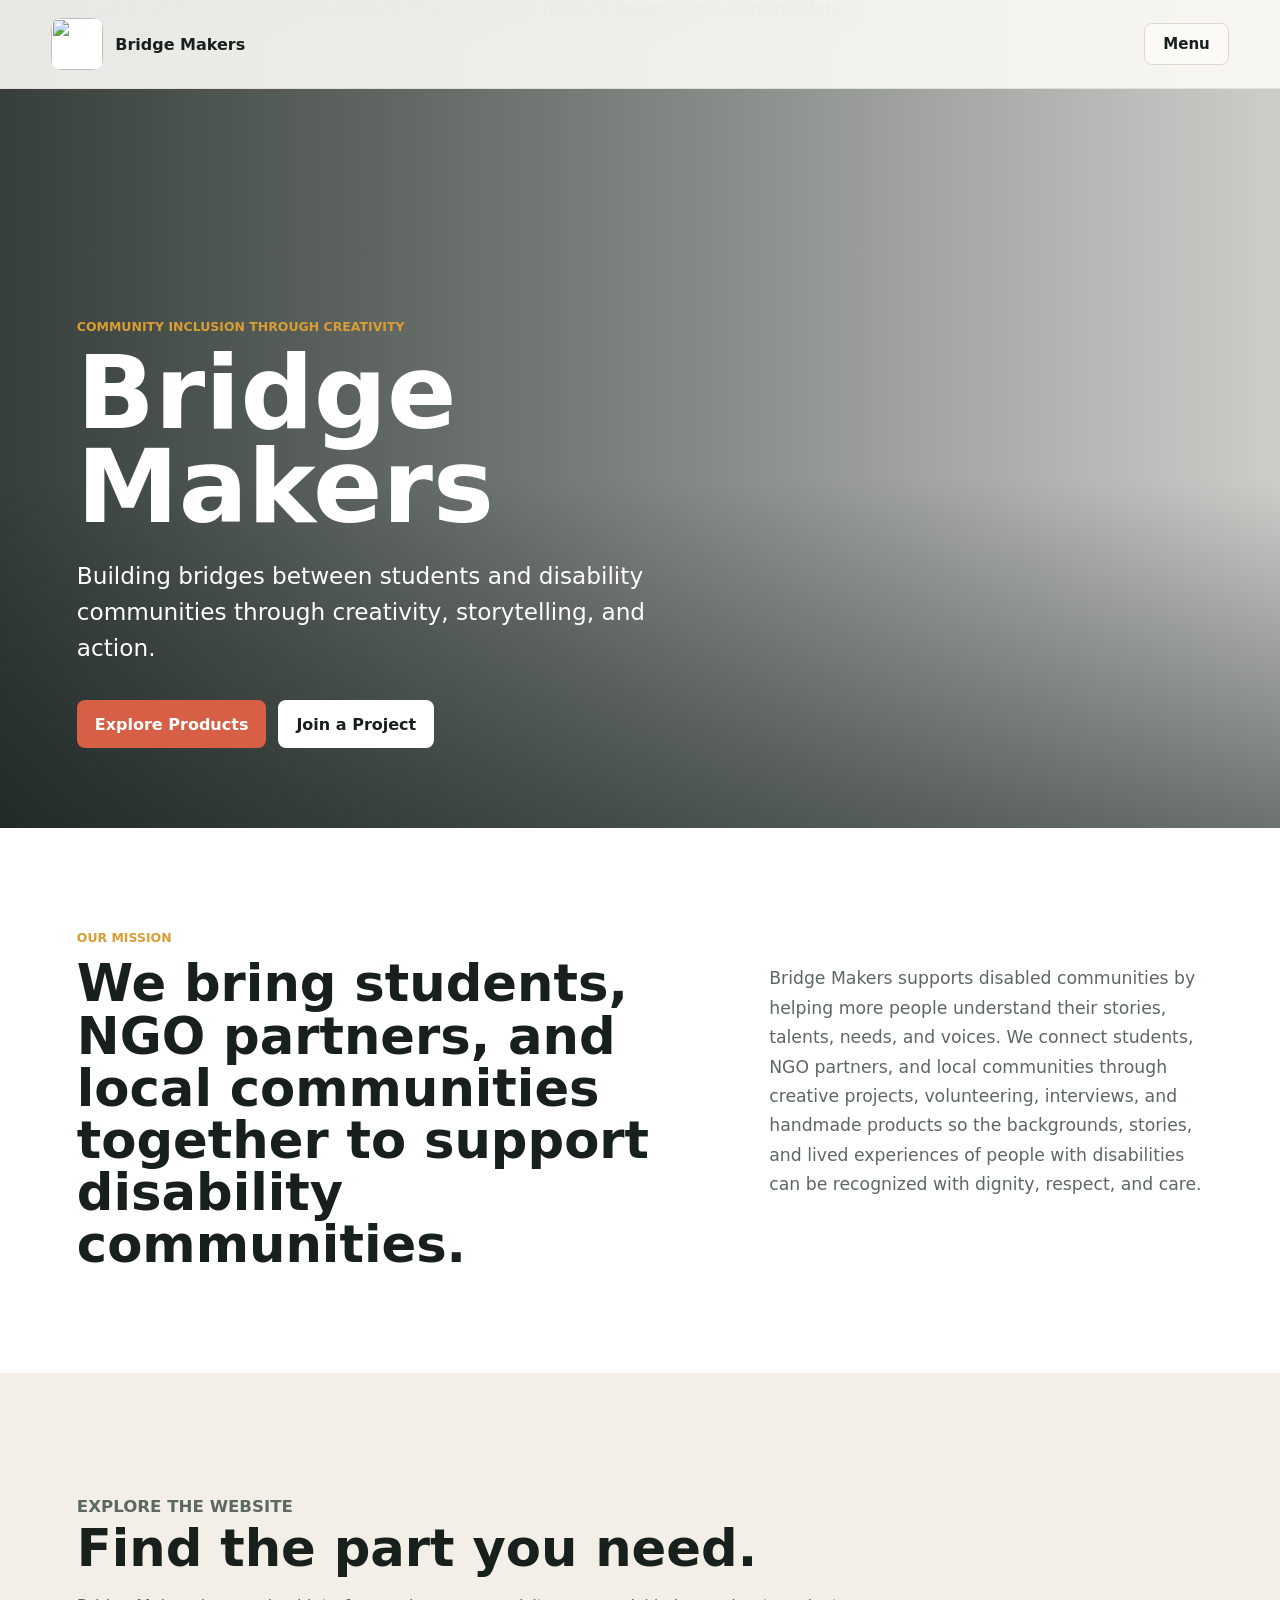
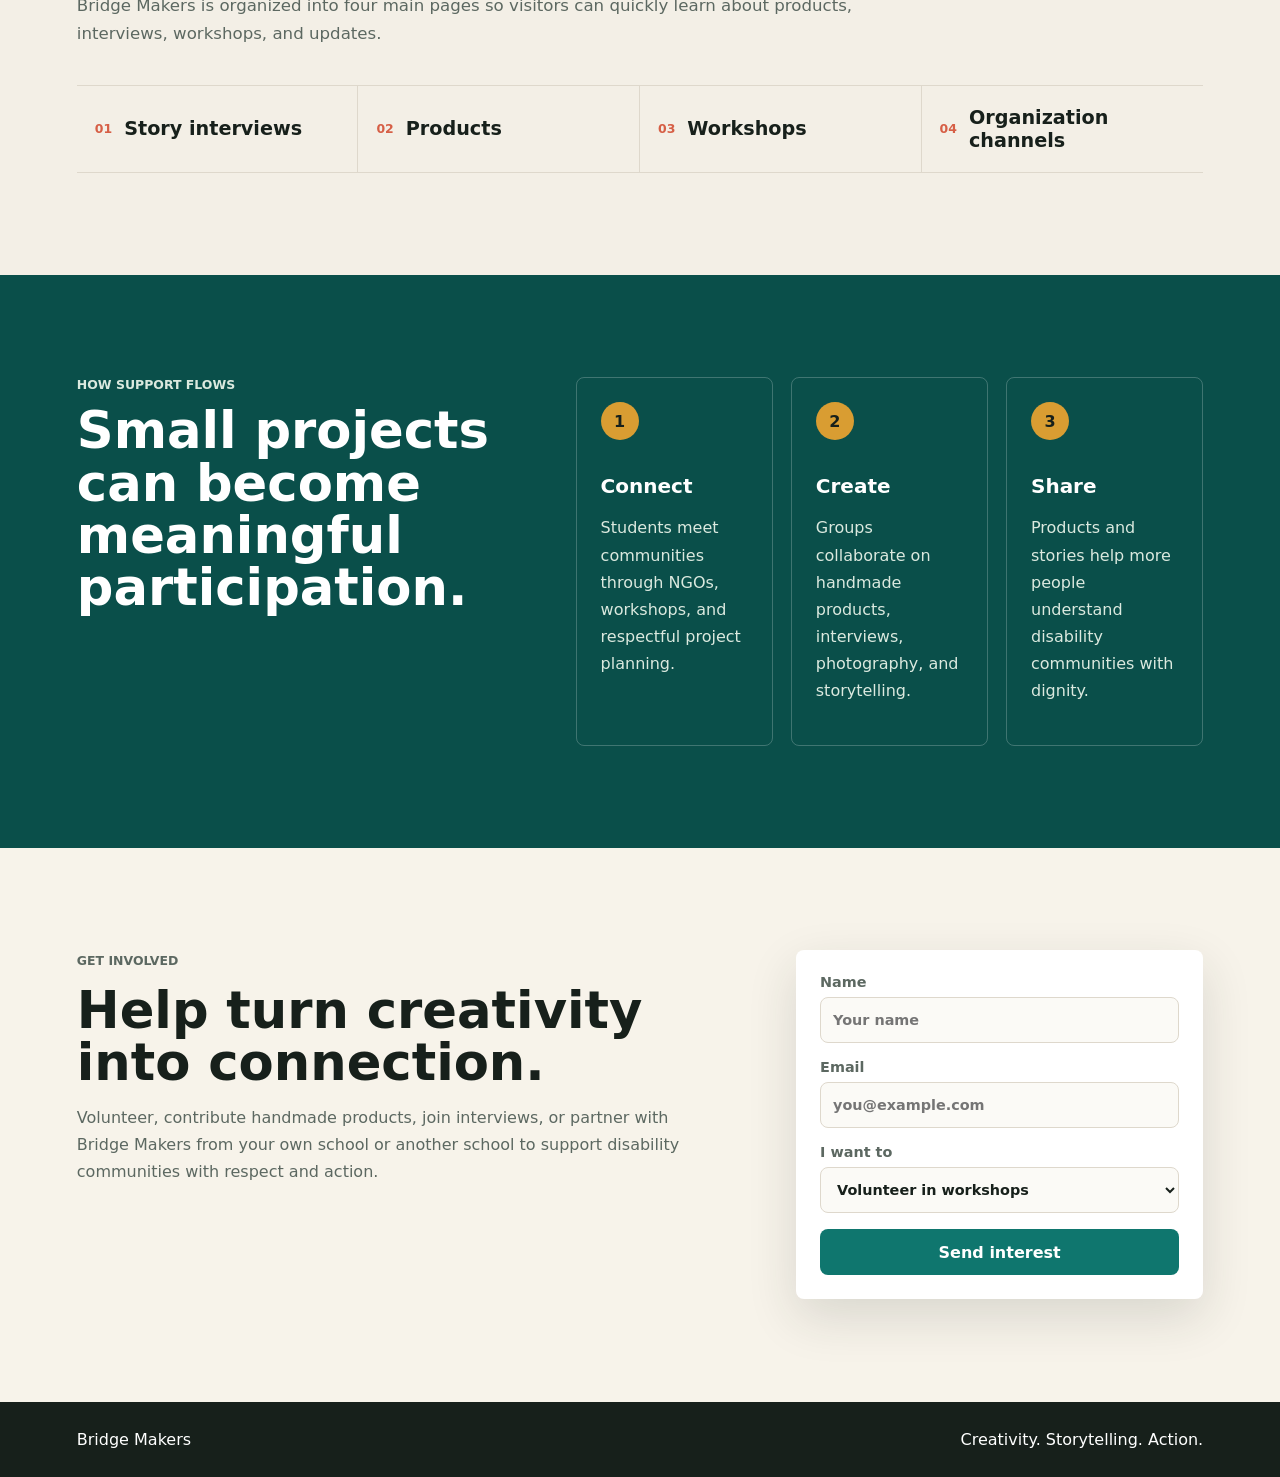
==== index.html @ 90d65f6a "Add files via upload" ====
<!doctype html>
<html lang="en">
  <head>
    <meta charset="UTF-8" />
    <meta name="viewport" content="width=device-width, initial-scale=1.0" />
    <title>Bridge Makers | Creativity, Storytelling, Action</title>
    <meta
      name="description"
      content="Bridge Makers connects students with disability communities through volunteering, creative projects, and charity products with meaningful stories."
    />
    <link rel="stylesheet" href="styles.css" />
  </head>
  <body>
    <header class="site-header">
      <a class="brand" href="index.html" aria-label="Bridge Makers home">
        <img class="brand-mark" src="assets/bridge-makers-logo-v2.png" alt="" aria-hidden="true" />
        <span>Bridge Makers</span>
      </a>
      <div class="pullout-menu">
        <span class="pullout-trigger">Menu</span>
        <div class="pullout-panel" aria-label="Bridge Makers page menu">
          <a href="index.html">
            <span>01</span>
            Homepage
          </a>
          <a href="interviews.html">
            <span>02</span>
            Story interviews
          </a>
          <a href="products.html">
            <span>03</span>
            Products
          </a>
          <a href="volunteer.html">
            <span>04</span>
            Workshops
          </a>
          <a href="channels.html">
            <span>05</span>
            Organization channels
          </a>
        </div>
      </div>
    </header>

    <main id="top">
      <section class="hero">
        <img
          src="assets/bridge-makers-hero-community.webp"
          alt="Students and disability community members creating handmade products together at a workshop table"
        />
        <div class="hero-overlay"></div>
        <div class="hero-content">
          <p class="eyebrow">Community inclusion through creativity</p>
          <h1>Bridge Makers</h1>
          <p>
            Building bridges between students and disability communities through
            creativity, storytelling, and action.
          </p>
          <div class="hero-actions">
            <a class="button primary" href="products.html">Explore Products</a>
            <a class="button secondary" href="volunteer.html">Join a Project</a>
          </div>
        </div>
      </section>

      <section class="intro" aria-label="Bridge Makers mission">
        <div>
          <p class="section-kicker">Our Mission</p>
          <h2>We bring students, NGO partners, and local communities together to support disability communities.</h2>
        </div>
        <p>
          Bridge Makers supports disabled communities by helping more people
          understand their stories, talents, needs, and voices. We connect
          students, NGO partners, and local communities through creative
          projects, volunteering, interviews, and handmade products so the
          backgrounds, stories, and lived experiences of people with
          disabilities can be recognized with dignity, respect, and care.
        </p>
      </section>

      <section class="menu-section" id="site-sections" aria-label="Bridge Makers website sections">
        <div class="section-heading">
          <p class="section-kicker">Explore the website</p>
          <h2>Find the part you need.</h2>
          <p>
            Bridge Makers is organized into four main pages so visitors can
            quickly learn about products, interviews, workshops, and updates.
          </p>
        </div>
        <div class="line-menu" aria-label="Bridge Makers direct page links">
          <a href="interviews.html">
            <span>01</span>
            Story interviews
          </a>
          <a href="products.html">
            <span>02</span>
            Products
          </a>
          <a href="volunteer.html">
            <span>03</span>
            Workshops
          </a>
          <a href="channels.html">
            <span>04</span>
            Organization channels
          </a>
        </div>
      </section>

      <section class="impact-band" id="impact">
        <div>
          <p class="section-kicker">How support flows</p>
          <h2>Small projects can become meaningful participation.</h2>
        </div>
        <div class="impact-grid">
          <div>
            <strong>1</strong>
            <h3>Connect</h3>
            <p>Students meet communities through NGOs, workshops, and respectful project planning.</p>
          </div>
          <div>
            <strong>2</strong>
            <h3>Create</h3>
            <p>Groups collaborate on handmade products, interviews, photography, and storytelling.</p>
          </div>
          <div>
            <strong>3</strong>
            <h3>Share</h3>
            <p>Products and stories help more people understand disability communities with dignity.</p>
          </div>
        </div>
      </section>

      <section class="cta" id="donate">
        <div>
          <p class="section-kicker">Get involved</p>
          <h2>Help turn creativity into connection.</h2>
          <p>
            Volunteer, contribute handmade products, join interviews, or partner
            with Bridge Makers from your own school or another school to support
            disability communities with respect and action.
          </p>
        </div>
        <form class="contact-form" aria-label="Contact Bridge Makers">
          <label>
            Name
            <input type="text" name="name" placeholder="Your name" />
          </label>
          <label>
            Email
            <input type="email" name="email" placeholder="you@example.com" />
          </label>
          <label>
            I want to
            <select name="interest">
              <option>Volunteer in workshops</option>
              <option>Help with interviews</option>
              <option>Donate products</option>
              <option>Join from another school</option>
              <option>Start a school team</option>
              <option>Partner as an NGO</option>
            </select>
          </label>
          <button type="submit">Send interest</button>
        </form>
      </section>
    </main>

    <footer>
      <p>Bridge Makers</p>
      <p>Creativity. Storytelling. Action.</p>
    </footer>
    <script src="script.js"></script>
  </body>
</html>
---- styles.css ----
:root {
  color-scheme: light;
  --ink: #17201b;
  --muted: #5c6861;
  --paper: #fbfaf6;
  --cream: #f3efe6;
  --line: #ded8cc;
  --teal: #0f766e;
  --teal-dark: #0a4f4a;
  --coral: #d65f46;
  --gold: #d99d32;
  --green: #597b45;
  --white: #ffffff;
  --shadow: 0 18px 50px rgba(32, 40, 35, 0.14);
}

* {
  box-sizing: border-box;
}

html {
  scroll-behavior: smooth;
}

body {
  margin: 0;
  font-family: Inter, system-ui, -apple-system, BlinkMacSystemFont, "Segoe UI", sans-serif;
  color: var(--ink);
  background: var(--paper);
}

a {
  color: inherit;
  text-decoration: none;
}

button,
input,
select {
  font: inherit;
}

.site-header {
  position: fixed;
  inset: 0 0 auto 0;
  z-index: 10;
  display: flex;
  align-items: center;
  justify-content: space-between;
  gap: 22px;
  padding: 18px clamp(18px, 4vw, 56px);
  background: rgba(251, 250, 246, 0.91);
  border-bottom: 1px solid rgba(222, 216, 204, 0.75);
  backdrop-filter: blur(16px);
}

.brand,
.hero-actions,
.product-meta {
  display: flex;
  align-items: center;
}

.brand {
  gap: 12px;
  font-weight: 800;
  white-space: nowrap;
}

.brand-mark {
  width: 52px;
  height: 52px;
  border-radius: 10px;
  display: block;
  flex: 0 0 auto;
  object-fit: contain;
  background: var(--white);
}

.pullout-menu {
  position: relative;
  padding-block: 12px;
  margin-block: -12px;
}

.pullout-trigger {
  position: relative;
  display: inline-flex;
  align-items: center;
  justify-content: center;
  min-height: 42px;
  padding: 10px 18px;
  color: var(--ink);
  border: 1px solid var(--line);
  border-radius: 8px;
  background: var(--paper);
  cursor: pointer;
  font-size: 0.94rem;
  font-weight: 800;
  list-style: none;
  transition: background 160ms ease, border-color 160ms ease, color 160ms ease;
}

.pullout-trigger::after {
  content: "";
  position: absolute;
  left: 14px;
  right: 14px;
  bottom: 7px;
  height: 2px;
  border-radius: 999px;
  background: var(--ink);
  transform: scaleX(0);
  transform-origin: left;
  transition: transform 160ms ease;
}

.pullout-menu:hover .pullout-trigger {
  color: var(--ink);
  border-color: #bbb4a8;
  background: var(--paper);
}

.pullout-menu:hover .pullout-trigger::after {
  transform: scaleX(1);
}

.pullout-panel {
  position: absolute;
  top: 100%;
  right: 0;
  width: min(320px, calc(100vw - 36px));
  display: none;
  grid-template-columns: 1fr;
  padding: 0;
  background: rgba(251, 250, 246, 0.97);
  border: 1px solid rgba(222, 216, 204, 0.9);
  border-bottom: 1px solid rgba(222, 216, 204, 0.9);
  border-radius: 8px;
  box-shadow: 0 20px 38px rgba(32, 40, 35, 0.12);
  backdrop-filter: blur(16px);
}

.pullout-panel::before {
  content: "";
  position: absolute;
  left: 0;
  right: 0;
  bottom: 100%;
  height: 14px;
}

.pullout-menu:hover .pullout-panel {
  display: grid;
}

.pullout-panel a {
  position: relative;
  min-height: 64px;
  display: flex;
  align-items: center;
  gap: 12px;
  padding: 16px 18px;
  border-bottom: 1px solid var(--line);
  color: var(--ink);
  font-size: 1rem;
  font-weight: 800;
}

.pullout-panel a:last-child {
  border-bottom: 0;
}

.pullout-panel a span {
  color: var(--coral);
  font-size: 0.78rem;
  font-weight: 800;
}

.pullout-panel a::after {
  content: "";
  position: absolute;
  left: 18px;
  right: 18px;
  bottom: 14px;
  height: 3px;
  border-radius: 999px;
  background: var(--teal);
  transform: scaleX(0);
  transform-origin: left;
  transition: transform 180ms ease;
}

.pullout-panel a:hover {
  background: rgba(255, 255, 255, 0.68);
}

.pullout-panel a:hover::after {
  transform: scaleX(1);
}

.button,
.contact-form button,
.product-card button {
  border: 0;
  border-radius: 8px;
  cursor: pointer;
  font-weight: 800;
}

.hero {
  position: relative;
  min-height: 92vh;
  display: grid;
  align-items: end;
  overflow: hidden;
  padding: 118px clamp(18px, 6vw, 82px) 80px;
}

.hero img {
  position: absolute;
  inset: 0;
  width: 100%;
  height: 100%;
  object-fit: cover;
}

.hero-overlay {
  position: absolute;
  inset: 0;
  background:
    linear-gradient(90deg, rgba(12, 23, 19, 0.82) 0%, rgba(12, 23, 19, 0.56) 42%, rgba(12, 23, 19, 0.16) 100%),
    linear-gradient(0deg, rgba(12, 23, 19, 0.52), rgba(12, 23, 19, 0.04) 42%);
}

.hero-content {
  position: relative;
  width: min(690px, 100%);
  color: var(--white);
}

.eyebrow,
.section-kicker {
  margin: 0 0 12px;
  color: var(--gold);
  font-size: 0.78rem;
  font-weight: 800;
  letter-spacing: 0;
  text-transform: uppercase;
}

.hero h1 {
  margin: 0;
  font-size: clamp(3.7rem, 8vw, 7.5rem);
  line-height: 0.92;
  letter-spacing: 0;
}

.hero-content > p:not(.eyebrow) {
  max-width: 620px;
  margin: 24px 0 0;
  font-size: clamp(1.1rem, 2vw, 1.45rem);
  line-height: 1.55;
}

.hero-actions {
  flex-wrap: wrap;
  gap: 12px;
  margin-top: 34px;
}

.button {
  display: inline-flex;
  align-items: center;
  justify-content: center;
  min-height: 48px;
  padding: 14px 18px;
}

.button.primary {
  color: var(--white);
  background: var(--coral);
}

.button.secondary {
  color: var(--ink);
  background: var(--white);
}

.page-hero {
  padding-top: 150px;
  color: var(--white);
  background: var(--teal-dark);
}

.page-hero h1 {
  width: min(900px, 100%);
  margin: 0;
  font-size: clamp(2.7rem, 6vw, 5.5rem);
  line-height: 0.98;
  letter-spacing: 0;
}

.page-hero p:not(.section-kicker) {
  width: min(720px, 100%);
  margin: 22px 0 0;
  color: #dbe9df;
  font-size: clamp(1rem, 1.8vw, 1.25rem);
  line-height: 1.65;
}

.compact-hero {
  min-height: 430px;
  display: grid;
  align-content: end;
}

.intro,
.menu-section,
.shop-section,
.interview-section,
.video-library,
.channels-section,
.page-hero,
.detail-section,
.impact-band,
.split-section,
.partner-section,
.cta {
  padding: clamp(64px, 8vw, 104px) clamp(18px, 6vw, 82px);
}

.page-hero {
  padding-top: 150px;
}

.intro {
  display: grid;
  grid-template-columns: minmax(0, 1fr) minmax(300px, 0.72fr);
  gap: clamp(28px, 7vw, 90px);
  align-items: start;
  background: var(--white);
}

h2 {
  margin: 0;
  font-size: clamp(2rem, 4vw, 4.1rem);
  line-height: 1.02;
  letter-spacing: 0;
}

h3 {
  margin: 0;
  font-size: 1.25rem;
  letter-spacing: 0;
}

.intro > p,
.section-heading p,
.split-section p,
.partner-panels p,
.cta p,
.impact-grid p,
.product-content p {
  color: var(--muted);
  line-height: 1.7;
}

.intro > p {
  margin: 34px 0 0;
  font-size: 1.08rem;
}

.section-heading {
  max-width: 780px;
  margin-bottom: 36px;
}

.section-heading p {
  margin: 18px 0 0;
  font-size: 1.04rem;
}

.detail-section {
  background: var(--white);
}

.detail-grid {
  display: grid;
  grid-template-columns: repeat(4, minmax(0, 1fr));
  gap: 18px;
}

.detail-grid article {
  min-height: 250px;
  padding: 26px;
  border: 1px solid var(--line);
  border-radius: 8px;
  background: var(--paper);
}

.detail-grid span {
  display: inline-block;
  margin-bottom: 28px;
  color: var(--coral);
  font-size: 0.82rem;
  font-weight: 800;
  text-transform: uppercase;
}

.detail-grid p {
  color: var(--muted);
  line-height: 1.65;
}

.menu-section {
  background: var(--cream);
}

.line-menu {
  display: grid;
  grid-template-columns: repeat(4, minmax(0, 1fr));
  border-top: 1px solid var(--line);
  border-bottom: 1px solid var(--line);
}

.line-menu a {
  position: relative;
  min-height: 82px;
  display: flex;
  align-items: center;
  gap: 12px;
  padding: 20px 18px;
  color: var(--ink);
  border-right: 1px solid var(--line);
  font-size: clamp(1rem, 1.5vw, 1.22rem);
  font-weight: 800;
}

.line-menu a:last-child {
  border-right: 0;
}

.line-menu a span {
  color: var(--coral);
  font-size: 0.78rem;
  font-weight: 800;
}

.line-menu a::after {
  content: "";
  position: absolute;
  left: 18px;
  right: 18px;
  bottom: 14px;
  height: 3px;
  border-radius: 999px;
  background: var(--teal);
  transform: scaleX(0);
  transform-origin: left;
  transition: transform 180ms ease;
}

.line-menu a:hover {
  background: rgba(255, 255, 255, 0.62);
}

.line-menu a:hover::after {
  transform: scaleX(1);
}

.menu-grid {
  display: grid;
  grid-template-columns: repeat(4, minmax(0, 1fr));
  gap: 16px;
}

.menu-card {
  min-height: 236px;
  display: grid;
  align-content: space-between;
  gap: 22px;
  padding: 24px;
  border: 1px solid var(--line);
  border-radius: 8px;
  background: var(--white);
  box-shadow: 0 10px 28px rgba(32, 40, 35, 0.08);
  transition: transform 160ms ease, border-color 160ms ease;
}

.menu-card:hover {
  transform: translateY(-3px);
  border-color: rgba(15, 118, 110, 0.45);
}

.menu-card span {
  color: var(--coral);
  font-size: 0.82rem;
  font-weight: 800;
}

.menu-card p,
.story-background p,
.interview-grid p,
.channels-section p {
  color: var(--muted);
  line-height: 1.65;
}

.menu-card p {
  margin: 0;
}

.product-grid {
  display: grid;
  grid-template-columns: repeat(3, minmax(0, 1fr));
  gap: 18px;
}

.demo-note {
  display: flex;
  align-items: center;
  gap: 14px;
  margin-bottom: 24px;
  padding: 16px 18px;
  border-left: 5px solid var(--coral);
  border-radius: 8px;
  color: var(--muted);
  background: var(--cream);
}

.demo-note strong {
  flex: 0 0 auto;
  color: var(--teal-dark);
}

.product-card {
  display: flex;
  flex-direction: column;
  overflow: hidden;
  border: 1px solid var(--line);
  border-radius: 8px;
  background: var(--white);
  box-shadow: 0 12px 35px rgba(32, 40, 35, 0.08);
}

.product-image {
  position: relative;
  min-height: 225px;
  overflow: hidden;
  background-size: cover;
  background-position: center;
}

.product-image > img {
  width: 100%;
  height: 100%;
  min-height: 225px;
  display: block;
  object-fit: cover;
}

.maker-shirt > img {
  object-position: center;
}

.maker-art {
  position: absolute;
  left: 50%;
  top: 47%;
  width: 112px;
  height: 68px;
  transform: translate(-50%, -50%);
  border-radius: 50% 50% 42% 42%;
  background: #f5efe2;
  box-shadow: 0 0 0 8px rgba(245, 239, 226, 0.92);
}

.maker-art::before {
  content: "";
  position: absolute;
  left: 18px;
  right: 18px;
  bottom: 12px;
  height: 28px;
  border-top: 4px solid var(--teal-dark);
  border-radius: 50%;
  transform: rotate(-5deg);
}

.maker-art i {
  position: absolute;
  width: 9px;
  height: 9px;
  background: var(--gold);
  clip-path: polygon(50% 0, 61% 36%, 100% 50%, 61% 64%, 50% 100%, 39% 64%, 0 50%, 39% 36%);
}

.maker-art i:nth-child(1) { left: 16px; top: 8px; }
.maker-art i:nth-child(2) { left: 42px; top: 18px; background: var(--coral); }
.maker-art i:nth-child(3) { left: 67px; top: 5px; width: 12px; height: 12px; }
.maker-art i:nth-child(4) { right: 13px; top: 25px; background: var(--green); }
.maker-art i:nth-child(5) { left: 55px; top: 2px; width: 5px; height: 5px; background: var(--teal); }

.tea-product {
  height: 225px;
}

.tea-product > img {
  height: 225px;
  object-position: center bottom;
  transform: scale(1.3);
  transform-origin: center bottom;
}

.product-image.textile {
  background:
    linear-gradient(135deg, rgba(15, 118, 110, 0.2), rgba(214, 95, 70, 0.24)),
    repeating-linear-gradient(45deg, #d65f46 0 24px, #f1c36c 24px 48px, #0f766e 48px 72px, #597b45 72px 96px);
}

.product-image.cards {
  background:
    radial-gradient(circle at 70% 25%, rgba(214, 95, 70, 0.8) 0 8%, transparent 8.5%),
    radial-gradient(circle at 34% 52%, rgba(15, 118, 110, 0.85) 0 9%, transparent 9.5%),
    linear-gradient(135deg, #f7f0dc 0 34%, #ffffff 34% 52%, #e9d3b5 52% 100%);
}

.product-image.beads {
  background:
    radial-gradient(circle at 28% 42%, #0f766e 0 18px, transparent 19px),
    radial-gradient(circle at 43% 36%, #d99d32 0 16px, transparent 17px),
    radial-gradient(circle at 58% 46%, #d65f46 0 17px, transparent 18px),
    radial-gradient(circle at 72% 40%, #597b45 0 18px, transparent 19px),
    linear-gradient(135deg, #eee5d3, #faf8ef);
}

.product-content {
  display: flex;
  flex: 1;
  flex-direction: column;
  padding: 22px;
}

.product-meta {
  justify-content: space-between;
  gap: 14px;
  margin-bottom: 14px;
  color: var(--teal-dark);
  font-size: 0.88rem;
  font-weight: 800;
}

.product-content > p {
  min-height: 120px;
  margin: 12px 0 20px;
}

.story-background {
  margin: 16px 0 0;
  padding: 16px;
  border-left: 5px solid var(--gold);
  border-radius: 8px;
  background: #f8f4ea;
}

.story-background span {
  display: block;
  margin-bottom: 6px;
  color: var(--teal-dark);
  font-size: 0.82rem;
  font-weight: 800;
  text-transform: uppercase;
}

.story-background p {
  margin: 0;
  font-size: 0.94rem;
}

.product-card button,
.contact-form button {
  width: 100%;
  min-height: 46px;
  color: var(--white);
  background: var(--teal);
}

.product-card button {
  margin-top: auto;
}

.interview-section {
  background: var(--white);
}

.video-library {
  background: #eef4f0;
}

.video-grid {
  display: grid;
  grid-template-columns: repeat(3, minmax(0, 1fr));
  gap: 18px;
}

.video-card {
  overflow: hidden;
  border: 1px solid var(--line);
  border-radius: 8px;
  background: var(--white);
  box-shadow: 0 12px 35px rgba(32, 40, 35, 0.08);
}

.video-preview {
  position: relative;
  width: 100%;
  aspect-ratio: 16 / 10;
  display: grid;
  place-items: center;
  overflow: hidden;
  border: 0;
  cursor: pointer;
  background-position: center;
  background-size: cover;
}

.video-preview::before {
  content: "";
  position: absolute;
  inset: 0;
  background: linear-gradient(0deg, rgba(10, 35, 31, 0.62), rgba(10, 35, 31, 0.08));
  transition: background 160ms ease;
}

.video-preview:hover::before {
  background: linear-gradient(0deg, rgba(10, 35, 31, 0.7), rgba(10, 35, 31, 0.18));
}

.video-daily-life {
  background:
    linear-gradient(90deg, transparent 0 46%, rgba(255, 255, 255, 0.26) 47% 53%, transparent 54%),
    linear-gradient(0deg, transparent 0 46%, rgba(217, 157, 50, 0.5) 47% 53%, transparent 54%),
    linear-gradient(135deg, #0a4f4a, #4e7772);
  background-size: 72px 72px, 72px 72px, auto;
}

.video-recovery {
  background:
    repeating-linear-gradient(115deg, transparent 0 28px, rgba(255, 255, 255, 0.18) 29px 33px),
    linear-gradient(135deg, #597b45, #d99d32);
}

.video-artwork {
  background:
    linear-gradient(32deg, transparent 0 30%, rgba(217, 157, 50, 0.86) 31% 46%, transparent 47%),
    linear-gradient(145deg, rgba(15, 118, 110, 0.9) 0 28%, transparent 29%),
    linear-gradient(62deg, #d65f46, #f3efe6 52%, #597b45);
}

.play-icon {
  position: relative;
  z-index: 1;
  width: 58px;
  height: 58px;
  display: grid;
  place-items: center;
  border: 2px solid rgba(255, 255, 255, 0.82);
  border-radius: 50%;
  background: rgba(15, 118, 110, 0.88);
  box-shadow: 0 8px 24px rgba(23, 32, 27, 0.24);
}

.play-icon::after {
  content: "";
  margin-left: 4px;
  border-top: 8px solid transparent;
  border-bottom: 8px solid transparent;
  border-left: 13px solid var(--white);
}

.video-duration {
  position: absolute;
  z-index: 1;
  right: 12px;
  bottom: 10px;
  padding: 4px 7px;
  border-radius: 4px;
  color: var(--white);
  background: rgba(23, 32, 27, 0.82);
  font-size: 0.78rem;
  font-weight: 800;
}

.video-copy {
  padding: 22px;
}

.video-copy > span {
  display: block;
  margin-bottom: 10px;
  color: var(--coral);
  font-size: 0.78rem;
  font-weight: 800;
  text-transform: uppercase;
}

.video-copy p,
.demo-caption,
.video-dialog-panel > p:last-child {
  color: var(--muted);
  line-height: 1.65;
}

.video-copy p {
  margin: 12px 0 0;
}

.demo-caption {
  margin: 18px 0 0;
  font-size: 0.86rem;
}

.video-dialog[hidden] {
  display: none;
}

.video-dialog {
  position: fixed;
  inset: 0;
  z-index: 30;
  display: grid;
  place-items: center;
  padding: 20px;
  background: rgba(23, 32, 27, 0.72);
}

.video-dialog-panel {
  position: relative;
  width: min(620px, 100%);
  padding: 22px;
  border-radius: 8px;
  background: var(--white);
  box-shadow: var(--shadow);
}

.video-dialog-close {
  position: absolute;
  top: 10px;
  right: 12px;
  z-index: 2;
  width: 38px;
  height: 38px;
  border: 0;
  border-radius: 50%;
  color: var(--white);
  background: rgba(23, 32, 27, 0.78);
  cursor: pointer;
  font-size: 1.6rem;
  line-height: 1;
}

.video-dialog-screen {
  aspect-ratio: 16 / 9;
  display: grid;
  place-items: center;
  margin: -22px -22px 22px;
  border-radius: 8px 8px 0 0;
  background: linear-gradient(135deg, var(--teal-dark), var(--green));
}

.video-dialog-panel h2 {
  font-size: clamp(1.8rem, 4vw, 2.8rem);
}

.interview-grid {
  display: grid;
  grid-template-columns: repeat(3, minmax(0, 1fr));
  gap: 18px;
}

.interview-grid article {
  min-height: 248px;
  padding: 26px;
  border-radius: 8px;
  background: var(--paper);
  border: 1px solid var(--line);
}

.interview-grid span {
  display: inline-block;
  margin-bottom: 32px;
  color: var(--coral);
  font-size: 0.82rem;
  font-weight: 800;
  text-transform: uppercase;
}

.channels-section {
  display: grid;
  grid-template-columns: minmax(0, 0.72fr) minmax(320px, 0.72fr);
  gap: clamp(28px, 6vw, 72px);
  align-items: center;
  background: #eef4f0;
}

.channel-links {
  display: grid;
  grid-template-columns: repeat(2, minmax(0, 1fr));
  gap: 12px;
}

.channel-links a {
  display: flex;
  align-items: center;
  justify-content: space-between;
  min-height: 68px;
  padding: 18px 20px;
  border-radius: 8px;
  color: var(--white);
  background: var(--teal-dark);
  font-weight: 800;
}

.channel-links a::after {
  content: ">";
  color: var(--gold);
}

.impact-band {
  display: grid;
  grid-template-columns: minmax(240px, 0.68fr) 1fr;
  gap: clamp(28px, 6vw, 72px);
  color: var(--white);
  background: var(--teal-dark);
}

.impact-band .section-kicker,
.impact-band p {
  color: #dbe9df;
}

.impact-grid {
  display: grid;
  grid-template-columns: repeat(3, minmax(0, 1fr));
  gap: 18px;
}

.impact-grid div {
  padding: 24px;
  border: 1px solid rgba(255, 255, 255, 0.22);
  border-radius: 8px;
}

.impact-grid strong {
  display: grid;
  place-items: center;
  width: 38px;
  height: 38px;
  margin-bottom: 34px;
  border-radius: 50%;
  color: var(--ink);
  background: var(--gold);
}

.split-section {
  display: grid;
  grid-template-columns: minmax(0, 0.9fr) minmax(300px, 0.72fr);
  gap: clamp(30px, 7vw, 86px);
  align-items: center;
  background: var(--cream);
}

.check-list {
  display: grid;
  gap: 12px;
}

.check-list span {
  padding: 18px 20px;
  border-left: 6px solid var(--coral);
  border-radius: 8px;
  background: var(--white);
  box-shadow: 0 8px 22px rgba(32, 40, 35, 0.08);
  font-weight: 800;
}

.partner-panels {
  display: grid;
  grid-template-columns: repeat(2, minmax(0, 1fr));
  gap: 18px;
}

.partner-panels article {
  min-height: 220px;
  padding: 28px;
  border-radius: 8px;
  background: var(--white);
  border: 1px solid var(--line);
}

.partner-section {
  background: #eef4f0;
}

.partner-section .section-kicker {
  display: block;
}

.cta {
  display: grid;
  grid-template-columns: minmax(0, 0.84fr) minmax(320px, 0.54fr);
  gap: clamp(30px, 7vw, 86px);
  align-items: start;
  background: #f7f3ea;
}

.contact-form {
  display: grid;
  gap: 16px;
  padding: 24px;
  border-radius: 8px;
  background: var(--white);
  box-shadow: var(--shadow);
}

.contact-form label {
  display: grid;
  gap: 7px;
  color: var(--muted);
  font-size: 0.9rem;
  font-weight: 700;
}

.contact-form input,
.contact-form select {
  width: 100%;
  min-height: 46px;
  padding: 10px 12px;
  border: 1px solid var(--line);
  border-radius: 8px;
  color: var(--ink);
  background: var(--paper);
}

footer {
  display: flex;
  justify-content: space-between;
  gap: 18px;
  padding: 28px clamp(18px, 6vw, 82px);
  color: var(--white);
  background: var(--ink);
}

footer p {
  margin: 0;
}

@media (max-width: 900px) {
  .site-header {
    position: absolute;
    align-items: flex-start;
  }

  .pullout-panel {
    grid-template-columns: 1fr;
  }

  .pullout-panel a {
    border-right: 0;
    border-bottom: 1px solid var(--line);
  }

  .pullout-panel a:last-child {
    border-bottom: 0;
  }

  .hero {
    min-height: 88vh;
    padding-top: 108px;
  }

  .intro,
  .channels-section,
  .impact-band,
  .split-section,
  .cta {
    grid-template-columns: 1fr;
  }

  .menu-grid,
  .line-menu,
  .product-grid,
  .video-grid,
  .interview-grid,
  .detail-grid,
  .impact-grid,
  .partner-panels {
    grid-template-columns: 1fr;
  }

  .product-content p {
    min-height: auto;
  }

  .demo-note {
    align-items: flex-start;
    flex-direction: column;
  }
}

@media (max-width: 560px) {
  .site-header {
    padding: 14px 16px;
  }

  .brand span:last-child {
    max-width: 122px;
    white-space: normal;
  }

  .hero {
    min-height: 86vh;
    padding: 104px 18px 54px;
  }

  .hero h1 {
    font-size: 3.75rem;
  }

  .button {
    width: 100%;
  }

  footer {
    display: grid;
  }
}
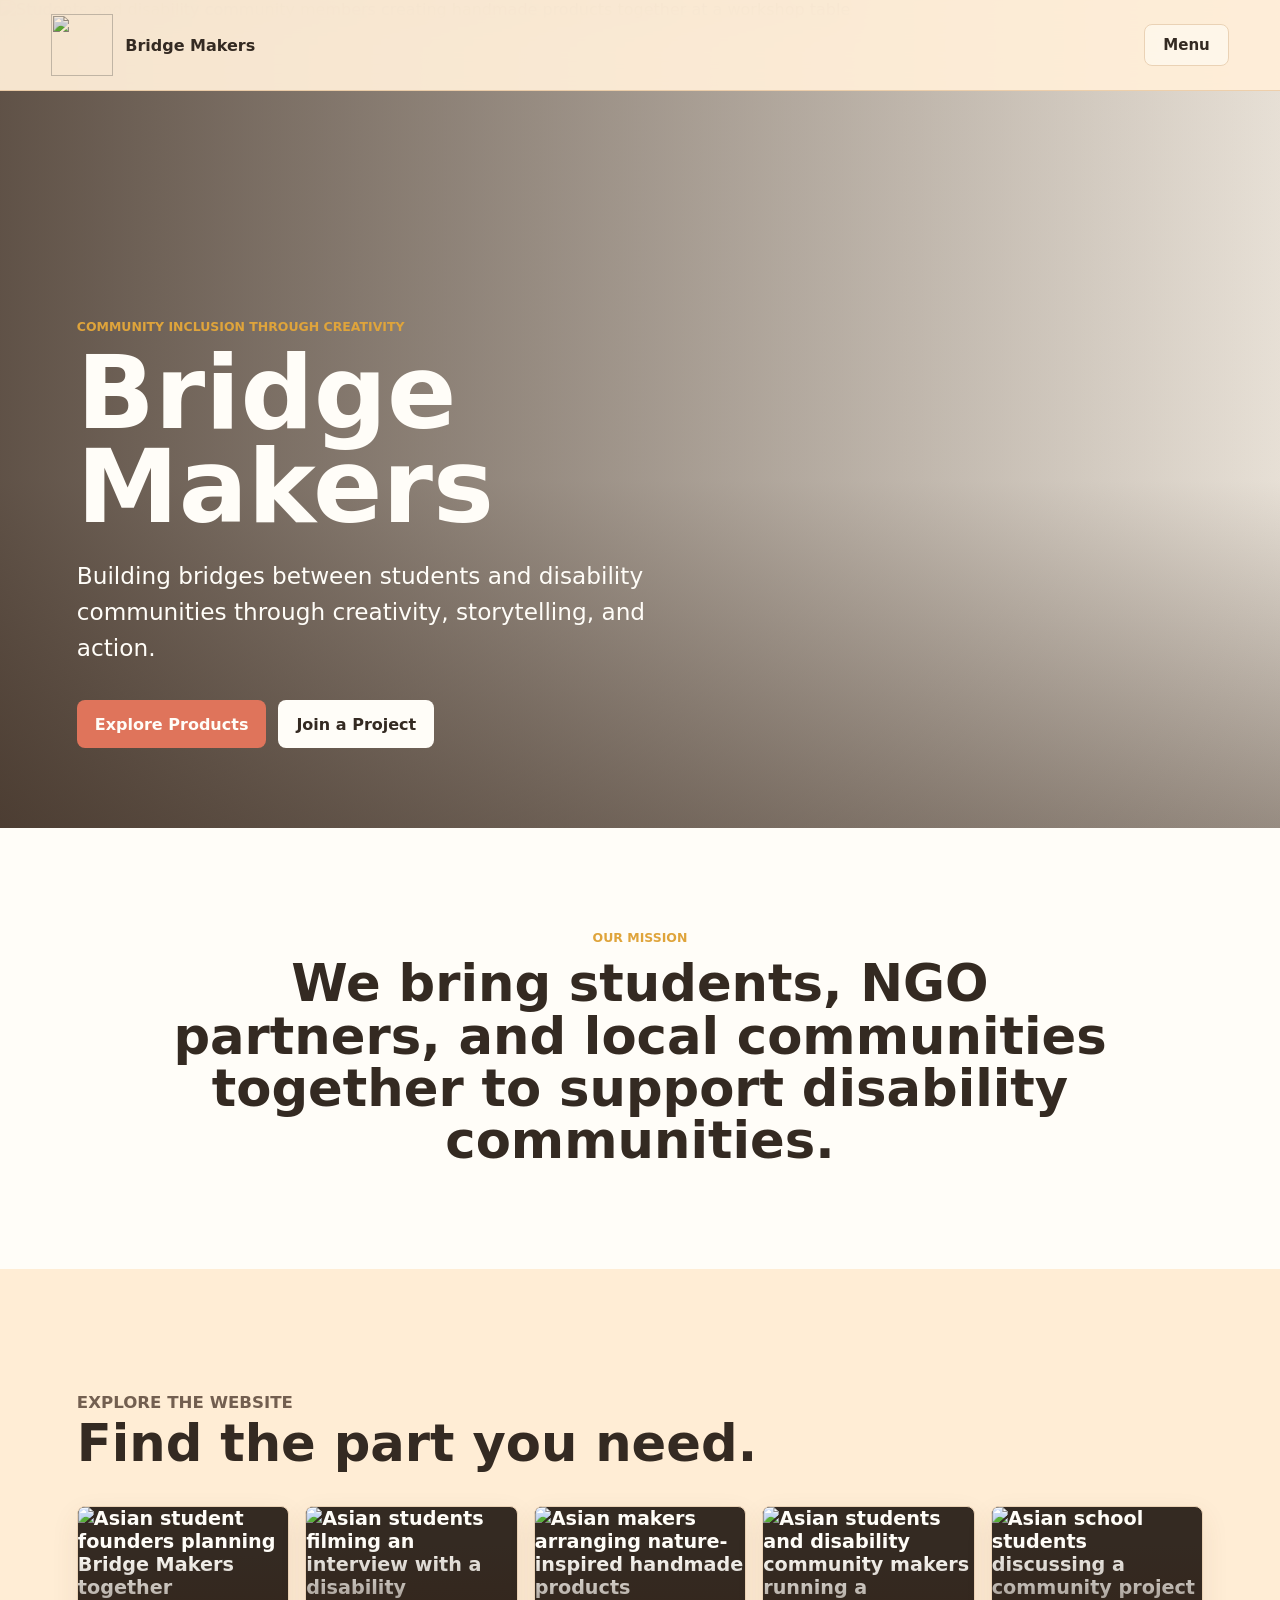
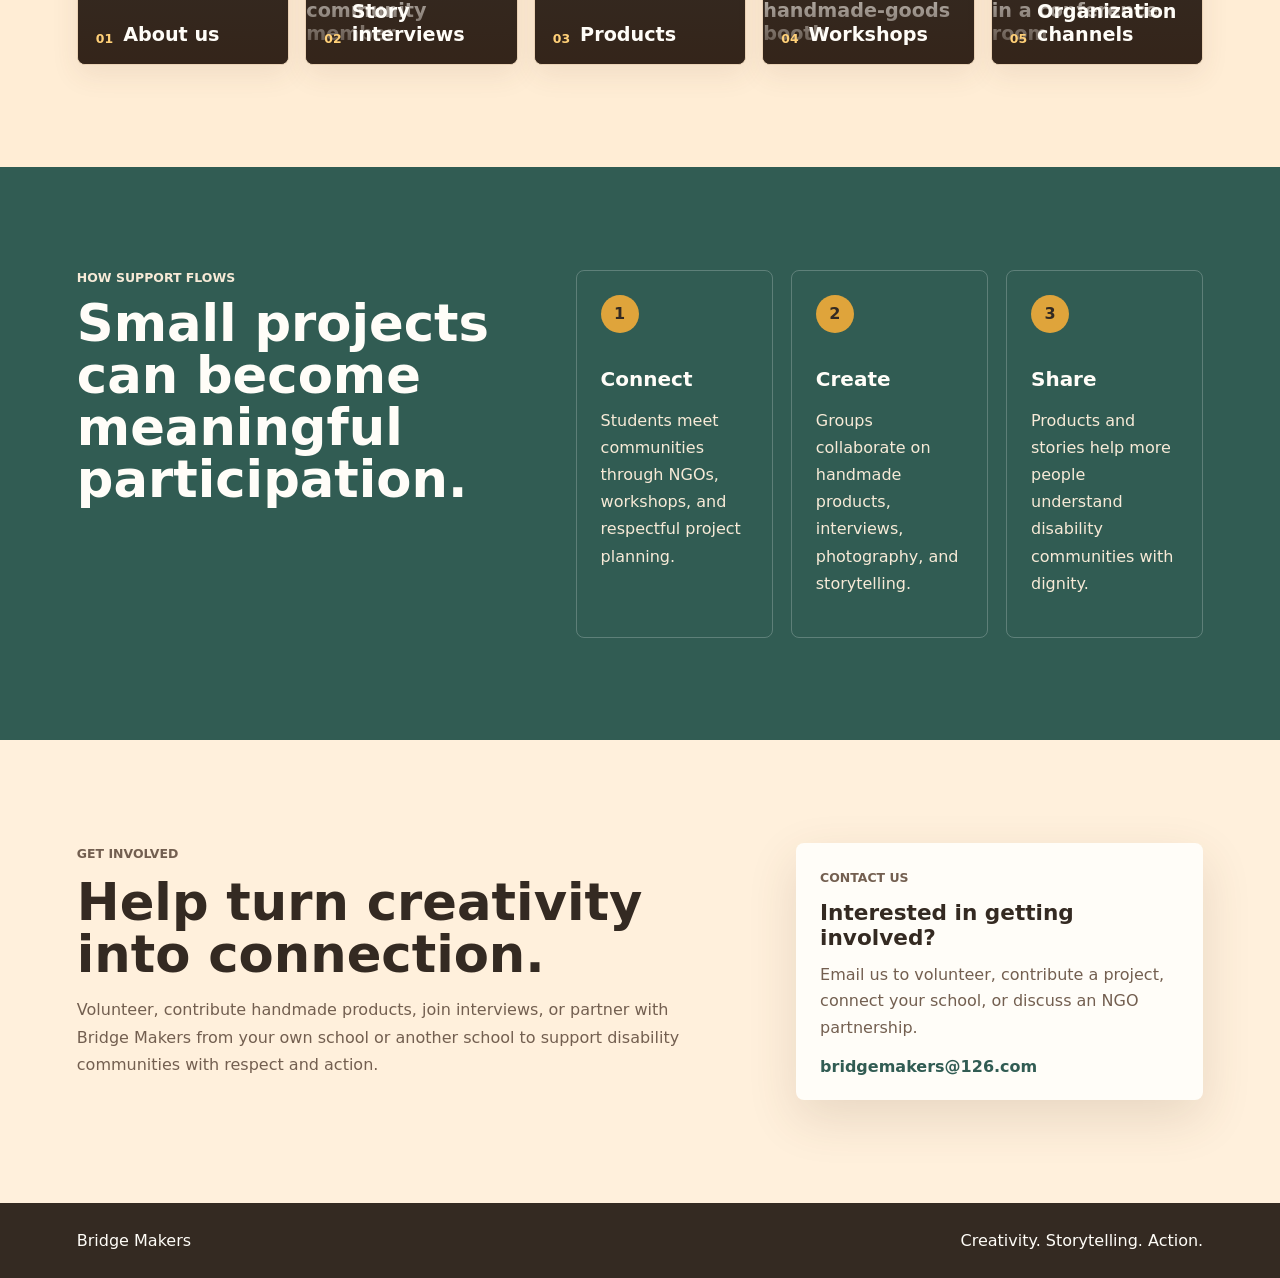
==== commit b3c55b86: "Add files via upload Update Bridge Makers website， newest one 8.13 with about us, files other than a" ====
--- a/index.html
+++ b/index.html
@@ -13,15 +13,15 @@
   <body>
     <header class="site-header">
       <a class="brand" href="index.html" aria-label="Bridge Makers home">
-        <img class="brand-mark" src="assets/bridge-makers-logo-v2.png" alt="" aria-hidden="true" />
+        <img class="brand-mark" src="assets/bridge-makers-logo-official.png" alt="" aria-hidden="true" />
         <span>Bridge Makers</span>
       </a>
       <div class="pullout-menu">
         <span class="pullout-trigger">Menu</span>
         <div class="pullout-panel" aria-label="Bridge Makers page menu">
-          <a href="index.html">
+          <a href="about.html">
             <span>01</span>
-            Homepage
+            About us
           </a>
           <a href="interviews.html">
             <span>02</span>
@@ -46,7 +46,7 @@
     <main id="top">
       <section class="hero">
         <img
-          src="assets/bridge-makers-hero-community.webp"
+          src="assets/bridge-makers-hero-logo-shirt.png"
           alt="Students and disability community members creating handmade products together at a workshop table"
         />
         <div class="hero-overlay"></div>
@@ -65,45 +65,50 @@
       </section>
 
       <section class="intro" aria-label="Bridge Makers mission">
-        <div>
-          <p class="section-kicker">Our Mission</p>
-          <h2>We bring students, NGO partners, and local communities together to support disability communities.</h2>
-        </div>
-        <p>
-          Bridge Makers supports disabled communities by helping more people
-          understand their stories, talents, needs, and voices. We connect
-          students, NGO partners, and local communities through creative
-          projects, volunteering, interviews, and handmade products so the
-          backgrounds, stories, and lived experiences of people with
-          disabilities can be recognized with dignity, respect, and care.
-        </p>
+        <p class="section-kicker">Our Mission</p>
+        <h2>We bring students, NGO partners, and local communities together to support disability communities.</h2>
       </section>
 
       <section class="menu-section" id="site-sections" aria-label="Bridge Makers website sections">
         <div class="section-heading">
           <p class="section-kicker">Explore the website</p>
           <h2>Find the part you need.</h2>
-          <p>
-            Bridge Makers is organized into four main pages so visitors can
-            quickly learn about products, interviews, workshops, and updates.
-          </p>
         </div>
         <div class="line-menu" aria-label="Bridge Makers direct page links">
+          <a href="about.html">
+            <img
+              src="assets/category-organization-channels.png"
+              alt="Asian student founders planning Bridge Makers together"
+            />
+            <span class="line-menu-label"><b>01</b> About us</span>
+          </a>
           <a href="interviews.html">
-            <span>01</span>
-            Story interviews
+            <img
+              src="assets/category-story-interview.png"
+              alt="Asian students filming an interview with a disability community member"
+            />
+            <span class="line-menu-label"><b>02</b> Story interviews</span>
           </a>
           <a href="products.html">
-            <span>02</span>
-            Products
+            <img
+              src="assets/category-handmade-products.png"
+              alt="Asian makers arranging nature-inspired handmade products"
+            />
+            <span class="line-menu-label"><b>03</b> Products</span>
           </a>
           <a href="volunteer.html">
-            <span>03</span>
-            Workshops
+            <img
+              src="assets/category-workshop-booth.png"
+              alt="Asian students and disability community makers running a handmade-goods booth"
+            />
+            <span class="line-menu-label"><b>04</b> Workshops</span>
           </a>
           <a href="channels.html">
-            <span>04</span>
-            Organization channels
+            <img
+              src="assets/category-organization-channels.png"
+              alt="Asian school students discussing a community project in a conference room"
+            />
+            <span class="line-menu-label"><b>05</b> Organization channels</span>
           </a>
         </div>
       </section>
@@ -142,28 +147,15 @@
             disability communities with respect and action.
           </p>
         </div>
-        <form class="contact-form" aria-label="Contact Bridge Makers">
-          <label>
-            Name
-            <input type="text" name="name" placeholder="Your name" />
-          </label>
-          <label>
-            Email
-            <input type="email" name="email" placeholder="you@example.com" />
-          </label>
-          <label>
-            I want to
-            <select name="interest">
-              <option>Volunteer in workshops</option>
-              <option>Help with interviews</option>
-              <option>Donate products</option>
-              <option>Join from another school</option>
-              <option>Start a school team</option>
-              <option>Partner as an NGO</option>
-            </select>
-          </label>
-          <button type="submit">Send interest</button>
-        </form>
+        <div class="contact-card">
+          <p class="section-kicker">Contact us</p>
+          <h3>Interested in getting involved?</h3>
+          <p>
+            Email us to volunteer, contribute a project, connect your school,
+            or discuss an NGO partnership.
+          </p>
+          <a href="mailto:bridgemakers@126.com">bridgemakers@126.com</a>
+        </div>
       </section>
     </main>
 
--- a/styles.css
+++ b/styles.css
@@ -1,17 +1,17 @@
 :root {
   color-scheme: light;
-  --ink: #17201b;
-  --muted: #5c6861;
-  --paper: #fbfaf6;
-  --cream: #f3efe6;
-  --line: #ded8cc;
-  --teal: #0f766e;
-  --teal-dark: #0a4f4a;
-  --coral: #d65f46;
-  --gold: #d99d32;
-  --green: #597b45;
-  --white: #ffffff;
-  --shadow: 0 18px 50px rgba(32, 40, 35, 0.14);
+  --ink: #342a22;
+  --muted: #735f50;
+  --paper: #fff9ef;
+  --cream: #ffedd5;
+  --line: #ead2b5;
+  --teal: #4a7c72;
+  --teal-dark: #315c53;
+  --coral: #df745b;
+  --gold: #dfa43b;
+  --green: #71885c;
+  --white: #fffdf8;
+  --shadow: 0 18px 50px rgba(95, 65, 39, 0.14);
 }
 
 * {
@@ -48,9 +48,9 @@
   align-items: center;
   justify-content: space-between;
   gap: 22px;
-  padding: 18px clamp(18px, 4vw, 56px);
-  background: rgba(251, 250, 246, 0.91);
-  border-bottom: 1px solid rgba(222, 216, 204, 0.75);
+  padding: 14px clamp(18px, 4vw, 56px);
+  background: rgba(255, 239, 216, 0.94);
+  border-bottom: 1px solid rgba(223, 178, 128, 0.52);
   backdrop-filter: blur(16px);
 }
 
@@ -68,13 +68,12 @@
 }
 
 .brand-mark {
-  width: 52px;
-  height: 52px;
-  border-radius: 10px;
+  width: 62px;
+  height: 62px;
   display: block;
   flex: 0 0 auto;
   object-fit: contain;
-  background: var(--white);
+  mix-blend-mode: multiply;
 }
 
 .pullout-menu {
@@ -93,7 +92,7 @@
   color: var(--ink);
   border: 1px solid var(--line);
   border-radius: 8px;
-  background: var(--paper);
+  background: rgba(255, 253, 248, 0.52);
   cursor: pointer;
   font-size: 0.94rem;
   font-weight: 800;
@@ -117,8 +116,8 @@
 
 .pullout-menu:hover .pullout-trigger {
   color: var(--ink);
-  border-color: #bbb4a8;
-  background: var(--paper);
+  border-color: #d9ae7e;
+  background: rgba(255, 253, 248, 0.76);
 }
 
 .pullout-menu:hover .pullout-trigger::after {
@@ -133,11 +132,11 @@
   display: none;
   grid-template-columns: 1fr;
   padding: 0;
-  background: rgba(251, 250, 246, 0.97);
-  border: 1px solid rgba(222, 216, 204, 0.9);
-  border-bottom: 1px solid rgba(222, 216, 204, 0.9);
-  border-radius: 8px;
-  box-shadow: 0 20px 38px rgba(32, 40, 35, 0.12);
+  background: rgba(255, 246, 233, 0.98);
+  border: 1px solid rgba(225, 191, 151, 0.9);
+  border-bottom: 1px solid rgba(225, 191, 151, 0.9);
+  border-radius: 8px;
+  box-shadow: 0 20px 38px rgba(95, 65, 39, 0.14);
   backdrop-filter: blur(16px);
 }
 
@@ -192,7 +191,7 @@
 }
 
 .pullout-panel a:hover {
-  background: rgba(255, 255, 255, 0.68);
+  background: rgba(255, 229, 197, 0.5);
 }
 
 .pullout-panel a:hover::after {
@@ -200,7 +199,6 @@
 }
 
 .button,
-.contact-form button,
 .product-card button {
   border: 0;
   border-radius: 8px;
@@ -229,8 +227,8 @@
   position: absolute;
   inset: 0;
   background:
-    linear-gradient(90deg, rgba(12, 23, 19, 0.82) 0%, rgba(12, 23, 19, 0.56) 42%, rgba(12, 23, 19, 0.16) 100%),
-    linear-gradient(0deg, rgba(12, 23, 19, 0.52), rgba(12, 23, 19, 0.04) 42%);
+    linear-gradient(90deg, rgba(52, 36, 25, 0.78) 0%, rgba(52, 36, 25, 0.5) 42%, rgba(52, 36, 25, 0.1) 100%),
+    linear-gradient(0deg, rgba(52, 36, 25, 0.46), rgba(52, 36, 25, 0.02) 42%);
 }
 
 .hero-content {
@@ -304,7 +302,7 @@
 .page-hero p:not(.section-kicker) {
   width: min(720px, 100%);
   margin: 22px 0 0;
-  color: #dbe9df;
+  color: #f7ead7;
   font-size: clamp(1rem, 1.8vw, 1.25rem);
   line-height: 1.65;
 }
@@ -336,10 +334,13 @@
 
 .intro {
   display: grid;
-  grid-template-columns: minmax(0, 1fr) minmax(300px, 0.72fr);
-  gap: clamp(28px, 7vw, 90px);
-  align-items: start;
+  justify-items: center;
+  text-align: center;
   background: var(--white);
+}
+
+.intro h2 {
+  width: min(980px, 100%);
 }
 
 h2 {
@@ -355,7 +356,6 @@
   letter-spacing: 0;
 }
 
-.intro > p,
 .section-heading p,
 .split-section p,
 .partner-panels p,
@@ -366,11 +366,6 @@
   line-height: 1.7;
 }
 
-.intro > p {
-  margin: 34px 0 0;
-  font-size: 1.08rem;
-}
-
 .section-heading {
   max-width: 780px;
   margin-bottom: 36px;
@@ -419,54 +414,187 @@
 
 .line-menu {
   display: grid;
+  grid-template-columns: repeat(5, minmax(0, 1fr));
+  gap: 16px;
+}
+
+.about-origin,
+.team-section,
+.values-section {
+  padding: clamp(64px, 8vw, 104px) clamp(18px, 6vw, 82px);
+}
+
+.about-origin {
+  display: grid;
+  grid-template-columns: minmax(320px, 0.8fr) minmax(0, 1fr);
+  gap: clamp(30px, 7vw, 86px);
+  align-items: center;
+  background: var(--white);
+}
+
+.about-origin-image {
+  overflow: hidden;
+  border-radius: 8px;
+  aspect-ratio: 4 / 3;
+}
+
+.about-origin-image img {
+  width: 100%;
+  height: 100%;
+  display: block;
+  object-fit: cover;
+}
+
+.about-origin-copy p:not(.section-kicker),
+.team-card p,
+.values-grid p {
+  color: var(--muted);
+  line-height: 1.7;
+}
+
+.team-section {
+  background: var(--cream);
+}
+
+.team-grid {
+  display: grid;
+  grid-template-columns: repeat(5, minmax(0, 1fr));
+  gap: 16px;
+}
+
+.team-card {
+  min-height: 260px;
+  padding: 24px;
+  border: 1px solid var(--line);
+  border-radius: 8px;
+  background: var(--white);
+}
+
+.team-card > span {
+  display: block;
+  margin-bottom: 38px;
+  color: var(--coral);
+  font-size: 0.82rem;
+  font-weight: 800;
+}
+
+.values-section {
+  background: #f4f3df;
+}
+
+.values-grid {
+  display: grid;
   grid-template-columns: repeat(4, minmax(0, 1fr));
-  border-top: 1px solid var(--line);
-  border-bottom: 1px solid var(--line);
+  gap: 16px;
+}
+
+.values-grid article {
+  padding: 24px;
+  border-left: 5px solid var(--coral);
+  border-radius: 8px;
+  background: var(--white);
+}
+
+.values-grid strong {
+  font-size: 1.12rem;
 }
 
 .line-menu a {
   position: relative;
-  min-height: 82px;
+  min-width: 0;
+  aspect-ratio: 4 / 3;
+  display: block;
+  overflow: hidden;
+  color: var(--white);
+  border: 1px solid var(--line);
+  border-radius: 8px;
+  background: var(--ink);
+  box-shadow: 0 10px 28px rgba(95, 65, 39, 0.09);
+  font-size: clamp(1rem, 1.5vw, 1.22rem);
+  font-weight: 800;
+  transition: transform 180ms ease, box-shadow 180ms ease;
+}
+
+.line-menu-label {
+  position: absolute;
+  z-index: 2;
+  inset: auto 0 0;
+  min-height: 110px;
   display: flex;
-  align-items: center;
-  gap: 12px;
-  padding: 20px 18px;
-  color: var(--ink);
-  border-right: 1px solid var(--line);
-  font-size: clamp(1rem, 1.5vw, 1.22rem);
-  font-weight: 800;
-}
-
-.line-menu a:last-child {
-  border-right: 0;
-}
-
-.line-menu a span {
-  color: var(--coral);
+  align-items: flex-end;
+  gap: 10px;
+  padding: 56px 18px 18px;
+  background: linear-gradient(0deg, rgba(52, 36, 25, 0.92), rgba(52, 36, 25, 0));
+}
+
+.line-menu-label b {
+  color: #ffd078;
   font-size: 0.78rem;
   font-weight: 800;
 }
 
-.line-menu a::after {
+.line-menu img {
+  width: 100%;
+  height: 100%;
+  display: block;
+  object-fit: cover;
+  transition: transform 220ms ease;
+}
+
+.line-menu a:hover {
+  transform: translateY(-4px);
+  box-shadow: 0 16px 34px rgba(95, 65, 39, 0.14);
+}
+
+.line-menu a:hover img {
+  transform: scale(1.025);
+}
+
+.workshop-grid .workshop-card {
+  position: relative;
+  min-height: 430px;
+  display: flex;
+  align-items: end;
+  overflow: hidden;
+  padding: 0;
+  border: 0;
+  background: var(--ink);
+  box-shadow: 0 14px 32px rgba(95, 65, 39, 0.14);
+}
+
+.workshop-card::after {
   content: "";
   position: absolute;
-  left: 18px;
-  right: 18px;
-  bottom: 14px;
-  height: 3px;
-  border-radius: 999px;
-  background: var(--teal);
-  transform: scaleX(0);
-  transform-origin: left;
-  transition: transform 180ms ease;
-}
-
-.line-menu a:hover {
-  background: rgba(255, 255, 255, 0.62);
-}
-
-.line-menu a:hover::after {
-  transform: scaleX(1);
+  inset: 0;
+  background: linear-gradient(0deg, rgba(46, 31, 22, 0.96) 0%, rgba(46, 31, 22, 0.74) 48%, rgba(46, 31, 22, 0.05) 100%);
+}
+
+.workshop-card > img {
+  position: absolute;
+  inset: 0;
+  width: 100%;
+  height: 100%;
+  display: block;
+  object-fit: cover;
+}
+
+.workshop-card-content {
+  position: relative;
+  z-index: 1;
+  padding: 26px;
+  color: var(--white);
+}
+
+.workshop-grid .workshop-card-content span {
+  margin-bottom: 16px;
+  color: #ffd078;
+}
+
+.workshop-card-content p,
+.workshop-grid .workshop-card-content p {
+  margin: 12px 0 0;
+  color: #fff1df;
+  line-height: 1.58;
 }
 
 .menu-grid {
@@ -484,13 +612,13 @@
   border: 1px solid var(--line);
   border-radius: 8px;
   background: var(--white);
-  box-shadow: 0 10px 28px rgba(32, 40, 35, 0.08);
+  box-shadow: 0 10px 28px rgba(95, 65, 39, 0.09);
   transition: transform 160ms ease, border-color 160ms ease;
 }
 
 .menu-card:hover {
   transform: translateY(-3px);
-  border-color: rgba(15, 118, 110, 0.45);
+  border-color: rgba(74, 124, 114, 0.55);
 }
 
 .menu-card span {
@@ -515,6 +643,34 @@
   display: grid;
   grid-template-columns: repeat(3, minmax(0, 1fr));
   gap: 18px;
+}
+
+.product-community + .product-community {
+  margin-top: clamp(72px, 9vw, 118px);
+  padding-top: clamp(58px, 7vw, 88px);
+  border-top: 1px solid var(--line);
+}
+
+.category-heading {
+  display: grid;
+  grid-template-columns: minmax(0, 0.9fr) minmax(280px, 0.55fr);
+  gap: 12px clamp(28px, 6vw, 72px);
+  align-items: end;
+  margin-bottom: 30px;
+}
+
+.category-heading .section-kicker {
+  grid-column: 1 / -1;
+}
+
+.category-heading h2 {
+  font-size: clamp(2rem, 4vw, 3.6rem);
+}
+
+.category-heading > p:last-child {
+  margin: 0 0 4px;
+  color: var(--muted);
+  line-height: 1.65;
 }
 
 .demo-note {
@@ -541,7 +697,7 @@
   border: 1px solid var(--line);
   border-radius: 8px;
   background: var(--white);
-  box-shadow: 0 12px 35px rgba(32, 40, 35, 0.08);
+  box-shadow: 0 12px 35px rgba(95, 65, 39, 0.09);
 }
 
 .product-image {
@@ -652,8 +808,20 @@
 }
 
 .product-content > p {
-  min-height: 120px;
-  margin: 12px 0 20px;
+  margin: 12px 0 0;
+}
+
+.maker-credit {
+  color: var(--teal-dark);
+  font-size: 0.92rem;
+  line-height: 1.5;
+}
+
+.product-description {
+  min-height: 76px;
+  margin-bottom: 20px !important;
+  color: var(--muted);
+  line-height: 1.6;
 }
 
 .story-background {
@@ -661,7 +829,7 @@
   padding: 16px;
   border-left: 5px solid var(--gold);
   border-radius: 8px;
-  background: #f8f4ea;
+  background: #fff0dc;
 }
 
 .story-background span {
@@ -678,14 +846,18 @@
   font-size: 0.94rem;
 }
 
-.product-card button,
-.contact-form button {
+.product-card button {
   width: 100%;
   min-height: 46px;
   color: var(--white);
   background: var(--teal);
 }
 
+.product-card button[aria-pressed="true"] {
+  color: var(--ink);
+  background: var(--gold);
+}
+
 .product-card button {
   margin-top: auto;
 }
@@ -695,7 +867,7 @@
 }
 
 .video-library {
-  background: #eef4f0;
+  background: #f4f3df;
 }
 
 .video-grid {
@@ -709,7 +881,7 @@
   border: 1px solid var(--line);
   border-radius: 8px;
   background: var(--white);
-  box-shadow: 0 12px 35px rgba(32, 40, 35, 0.08);
+  box-shadow: 0 12px 35px rgba(95, 65, 39, 0.09);
 }
 
 .video-preview {
@@ -901,7 +1073,7 @@
   grid-template-columns: minmax(0, 0.72fr) minmax(320px, 0.72fr);
   gap: clamp(28px, 6vw, 72px);
   align-items: center;
-  background: #eef4f0;
+  background: #f4f3df;
 }
 
 .channel-links {
@@ -937,7 +1109,7 @@
 
 .impact-band .section-kicker,
 .impact-band p {
-  color: #dbe9df;
+  color: #f7ead7;
 }
 
 .impact-grid {
@@ -981,7 +1153,7 @@
   border-left: 6px solid var(--coral);
   border-radius: 8px;
   background: var(--white);
-  box-shadow: 0 8px 22px rgba(32, 40, 35, 0.08);
+  box-shadow: 0 8px 22px rgba(95, 65, 39, 0.09);
   font-weight: 800;
 }
 
@@ -1000,7 +1172,7 @@
 }
 
 .partner-section {
-  background: #eef4f0;
+  background: var(--cream);
 }
 
 .partner-section .section-kicker {
@@ -1012,35 +1184,40 @@
   grid-template-columns: minmax(0, 0.84fr) minmax(320px, 0.54fr);
   gap: clamp(30px, 7vw, 86px);
   align-items: start;
-  background: #f7f3ea;
-}
-
-.contact-form {
-  display: grid;
-  gap: 16px;
+  background: #fff0dc;
+}
+
+.contact-card {
+  display: grid;
+  gap: 12px;
   padding: 24px;
   border-radius: 8px;
   background: var(--white);
   box-shadow: var(--shadow);
 }
 
-.contact-form label {
-  display: grid;
-  gap: 7px;
+.contact-card h3,
+.contact-card p {
+  margin: 0;
+}
+
+.contact-card h3 {
+  font-size: 1.35rem;
+}
+
+.contact-card > p:not(.section-kicker) {
   color: var(--muted);
-  font-size: 0.9rem;
-  font-weight: 700;
-}
-
-.contact-form input,
-.contact-form select {
-  width: 100%;
-  min-height: 46px;
-  padding: 10px 12px;
-  border: 1px solid var(--line);
-  border-radius: 8px;
-  color: var(--ink);
-  background: var(--paper);
+  line-height: 1.65;
+}
+
+.contact-card a {
+  width: fit-content;
+  margin-top: 4px;
+  color: var(--teal-dark);
+  font-weight: 800;
+  overflow-wrap: anywhere;
+  text-decoration-thickness: 2px;
+  text-underline-offset: 4px;
 }
 
 footer {
@@ -1084,19 +1261,26 @@
   .channels-section,
   .impact-band,
   .split-section,
-  .cta {
+  .cta,
+  .category-heading,
+  .about-origin {
     grid-template-columns: 1fr;
   }
 
   .menu-grid,
-  .line-menu,
   .product-grid,
   .video-grid,
   .interview-grid,
   .detail-grid,
   .impact-grid,
-  .partner-panels {
+  .partner-panels,
+  .team-grid,
+  .values-grid {
     grid-template-columns: 1fr;
+  }
+
+  .line-menu {
+    grid-template-columns: repeat(2, minmax(0, 1fr));
   }
 
   .product-content p {
@@ -1132,6 +1316,10 @@
     width: 100%;
   }
 
+  .line-menu {
+    grid-template-columns: 1fr;
+  }
+
   footer {
     display: grid;
   }
